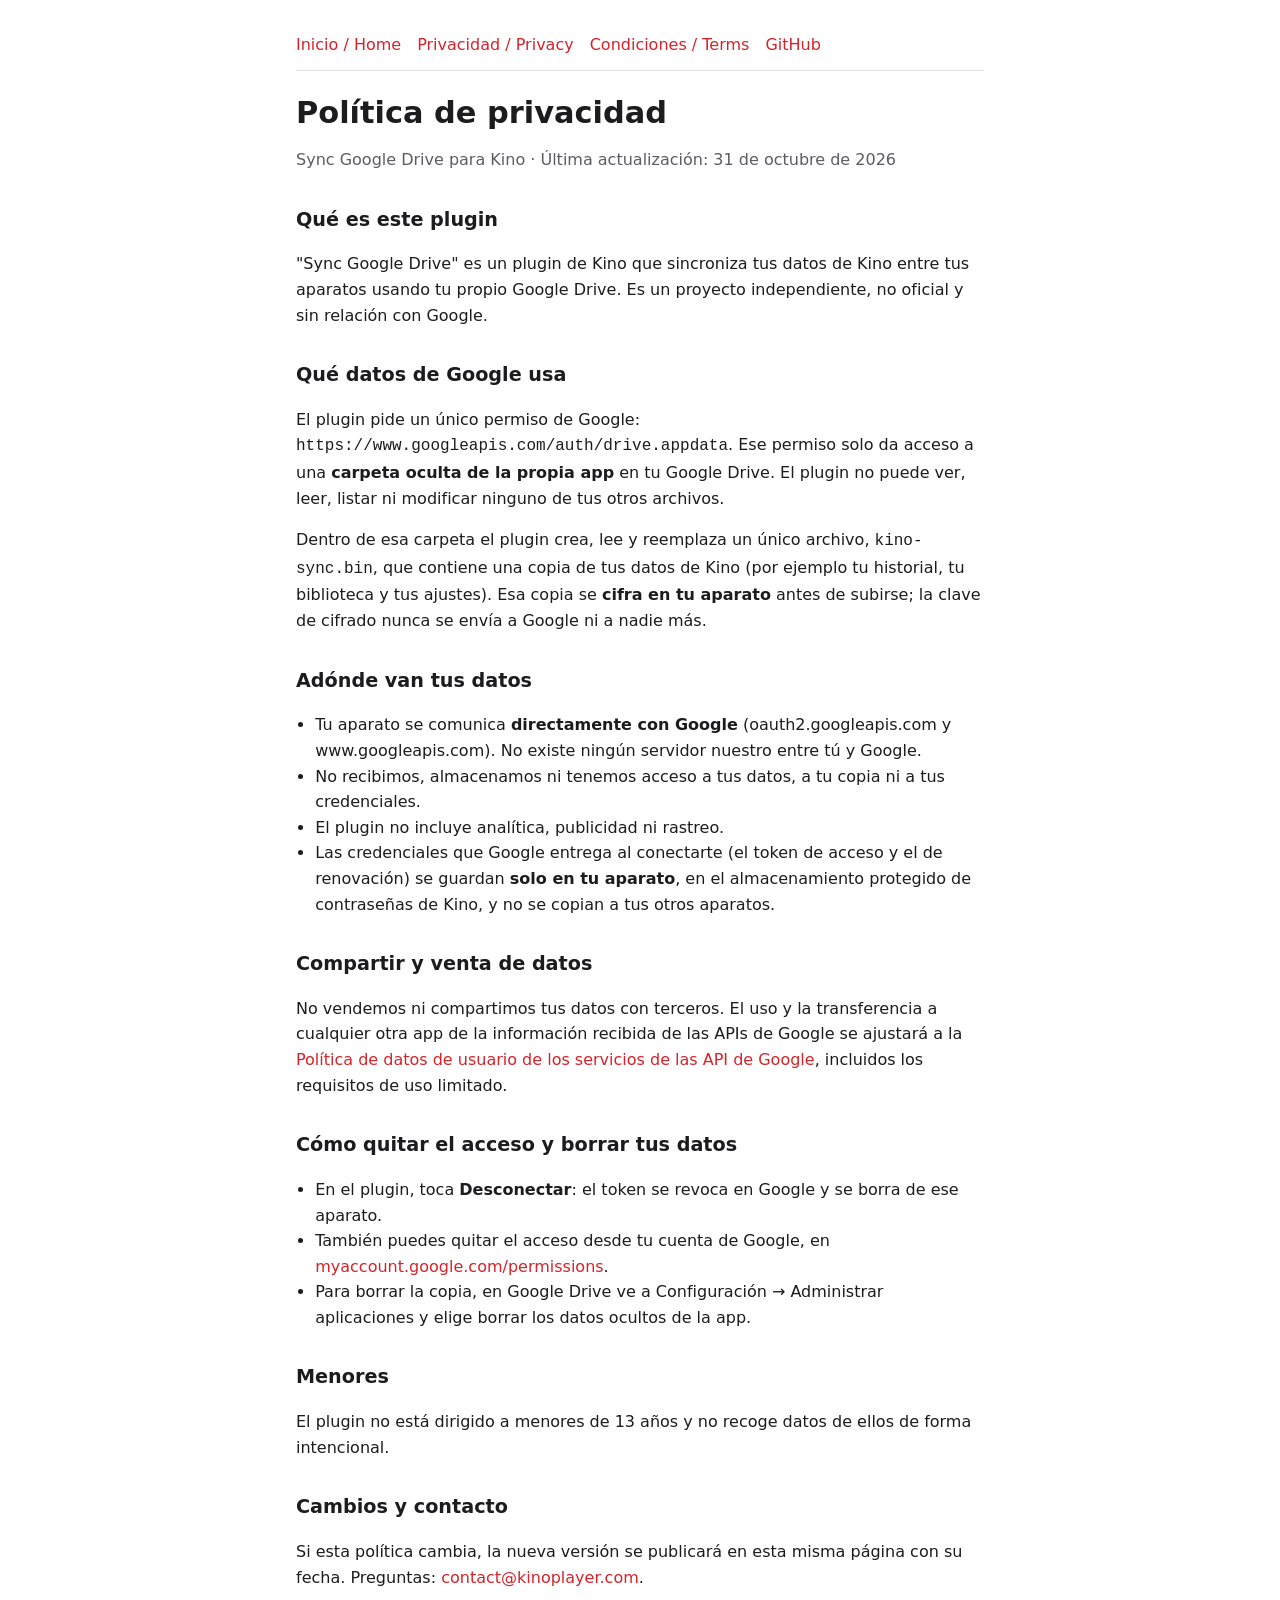
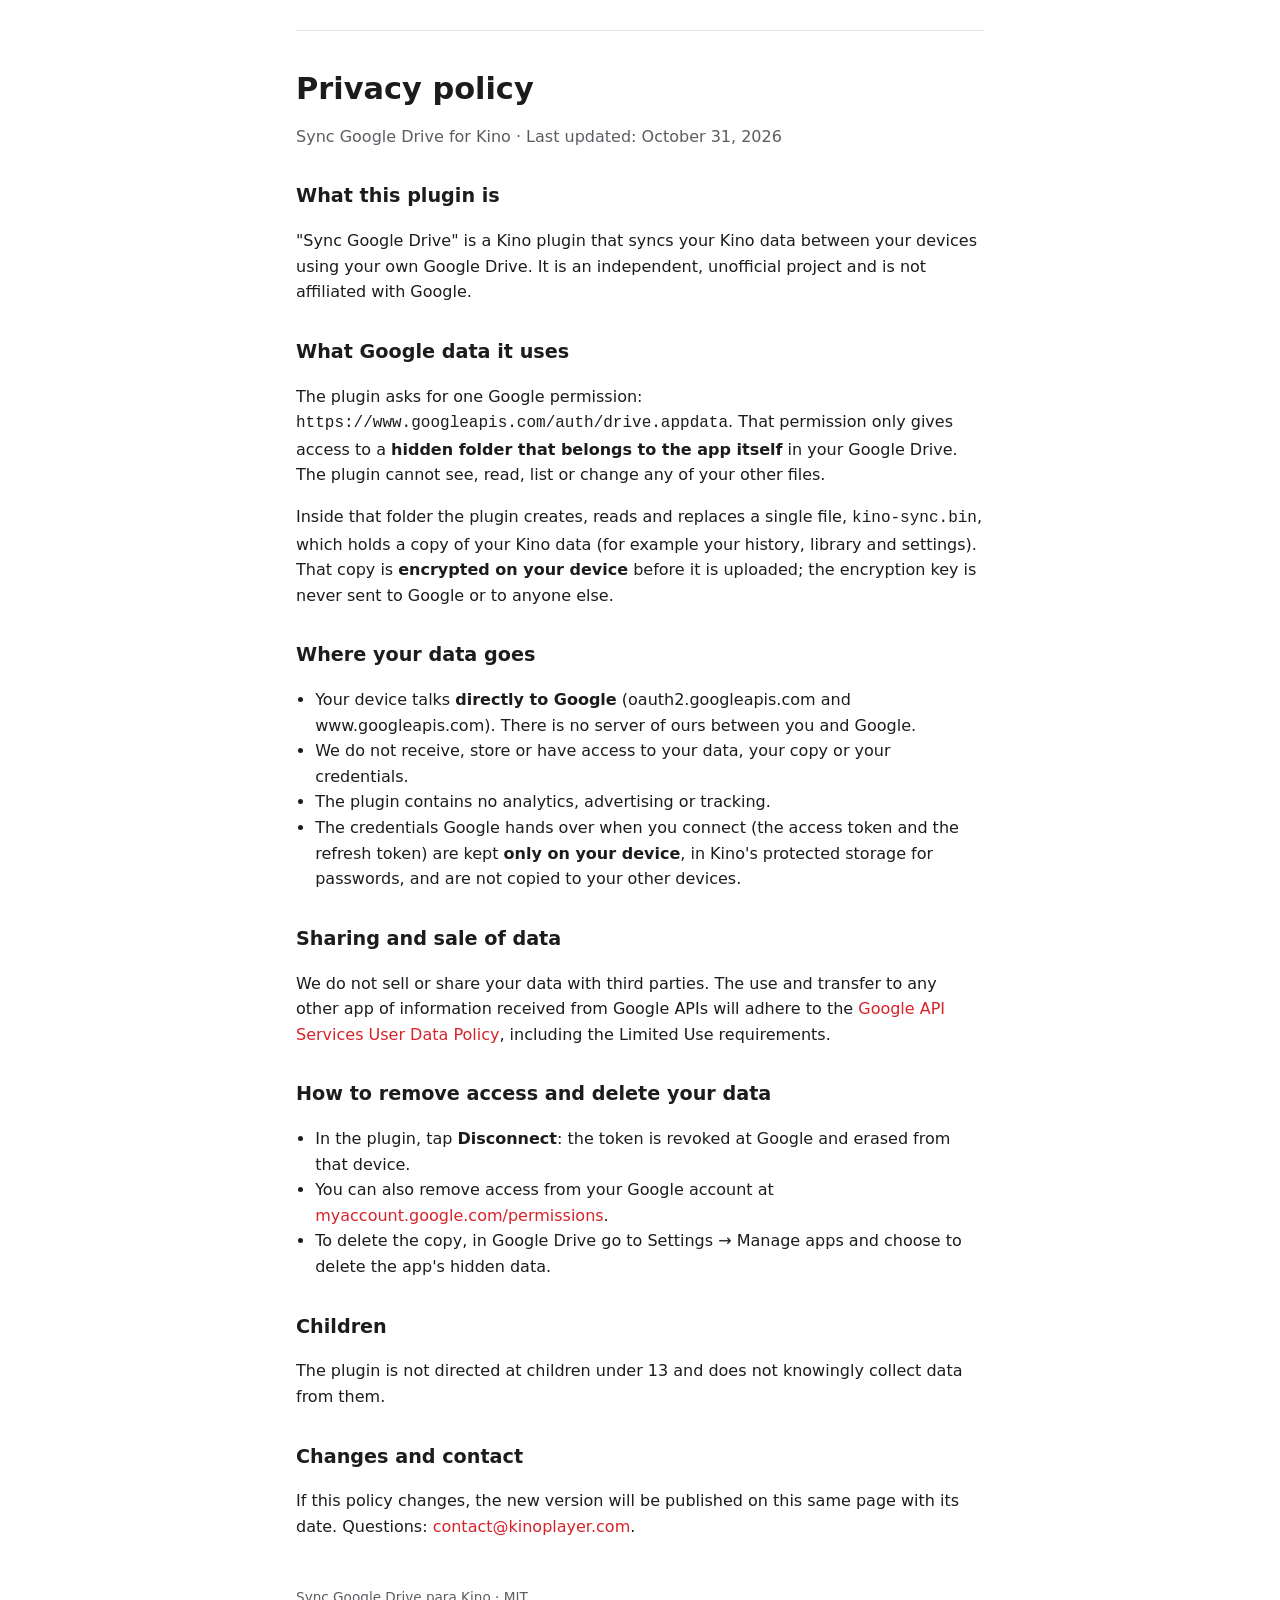
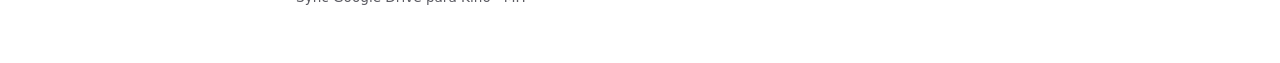
==== docs/privacy.html @ 82943499 "Sync Google Drive for Kino: experimental sync provider through the person's own Drive (device flow, " ====
<!doctype html>
<html lang="es">
<head>
  <meta charset="utf-8">
  <meta name="viewport" content="width=device-width, initial-scale=1">
  <title>Política de privacidad / Privacy policy · Sync Google Drive para Kino</title>
  <link rel="stylesheet" href="style.css">
</head>
<body>
<main>
  <nav>
    <a href="index.html">Inicio / Home</a>
    <a href="privacy.html">Privacidad / Privacy</a>
    <a href="terms.html">Condiciones / Terms</a>
    <a href="https://github.com/kinotvapp/kino-plugin-sync-gdrive">GitHub</a>
  </nav>

  <section lang="es">
    <h1>Política de privacidad</h1>
    <p class="muted">Sync Google Drive para Kino · Última actualización: 31 de octubre de 2026</p>

    <h2>Qué es este plugin</h2>
    <p>"Sync Google Drive" es un plugin de Kino que sincroniza tus datos de Kino entre tus aparatos usando tu propio Google Drive. Es un proyecto independiente, no oficial y sin relación con Google.</p>

    <h2>Qué datos de Google usa</h2>
    <p>El plugin pide un único permiso de Google: <code>https://www.googleapis.com/auth/drive.appdata</code>. Ese permiso solo da acceso a una <strong>carpeta oculta de la propia app</strong> en tu Google Drive. El plugin no puede ver, leer, listar ni modificar ninguno de tus otros archivos.</p>
    <p>Dentro de esa carpeta el plugin crea, lee y reemplaza un único archivo, <code>kino-sync.bin</code>, que contiene una copia de tus datos de Kino (por ejemplo tu historial, tu biblioteca y tus ajustes). Esa copia se <strong>cifra en tu aparato</strong> antes de subirse; la clave de cifrado nunca se envía a Google ni a nadie más.</p>

    <h2>Adónde van tus datos</h2>
    <ul>
      <li>Tu aparato se comunica <strong>directamente con Google</strong> (oauth2.googleapis.com y www.googleapis.com). No existe ningún servidor nuestro entre tú y Google.</li>
      <li>No recibimos, almacenamos ni tenemos acceso a tus datos, a tu copia ni a tus credenciales.</li>
      <li>El plugin no incluye analítica, publicidad ni rastreo.</li>
      <li>Las credenciales que Google entrega al conectarte (el token de acceso y el de renovación) se guardan <strong>solo en tu aparato</strong>, en el almacenamiento protegido de contraseñas de Kino, y no se copian a tus otros aparatos.</li>
    </ul>

    <h2>Compartir y venta de datos</h2>
    <p>No vendemos ni compartimos tus datos con terceros. El uso y la transferencia a cualquier otra app de la información recibida de las APIs de Google se ajustará a la <a href="https://developers.google.com/terms/api-services-user-data-policy">Política de datos de usuario de los servicios de las API de Google</a>, incluidos los requisitos de uso limitado.</p>

    <h2>Cómo quitar el acceso y borrar tus datos</h2>
    <ul>
      <li>En el plugin, toca <strong>Desconectar</strong>: el token se revoca en Google y se borra de ese aparato.</li>
      <li>También puedes quitar el acceso desde tu cuenta de Google, en <a href="https://myaccount.google.com/permissions">myaccount.google.com/permissions</a>.</li>
      <li>Para borrar la copia, en Google Drive ve a Configuración → Administrar aplicaciones y elige borrar los datos ocultos de la app.</li>
    </ul>

    <h2>Menores</h2>
    <p>El plugin no está dirigido a menores de 13 años y no recoge datos de ellos de forma intencional.</p>

    <h2>Cambios y contacto</h2>
    <p>Si esta política cambia, la nueva versión se publicará en esta misma página con su fecha. Preguntas: <a href="mailto:contact@kinoplayer.com">contact@kinoplayer.com</a>.</p>
  </section>

  <hr>

  <section lang="en">
    <h1>Privacy policy</h1>
    <p class="muted">Sync Google Drive for Kino · Last updated: October 31, 2026</p>

    <h2>What this plugin is</h2>
    <p>"Sync Google Drive" is a Kino plugin that syncs your Kino data between your devices using your own Google Drive. It is an independent, unofficial project and is not affiliated with Google.</p>

    <h2>What Google data it uses</h2>
    <p>The plugin asks for one Google permission: <code>https://www.googleapis.com/auth/drive.appdata</code>. That permission only gives access to a <strong>hidden folder that belongs to the app itself</strong> in your Google Drive. The plugin cannot see, read, list or change any of your other files.</p>
    <p>Inside that folder the plugin creates, reads and replaces a single file, <code>kino-sync.bin</code>, which holds a copy of your Kino data (for example your history, library and settings). That copy is <strong>encrypted on your device</strong> before it is uploaded; the encryption key is never sent to Google or to anyone else.</p>

    <h2>Where your data goes</h2>
    <ul>
      <li>Your device talks <strong>directly to Google</strong> (oauth2.googleapis.com and www.googleapis.com). There is no server of ours between you and Google.</li>
      <li>We do not receive, store or have access to your data, your copy or your credentials.</li>
      <li>The plugin contains no analytics, advertising or tracking.</li>
      <li>The credentials Google hands over when you connect (the access token and the refresh token) are kept <strong>only on your device</strong>, in Kino's protected storage for passwords, and are not copied to your other devices.</li>
    </ul>

    <h2>Sharing and sale of data</h2>
    <p>We do not sell or share your data with third parties. The use and transfer to any other app of information received from Google APIs will adhere to the <a href="https://developers.google.com/terms/api-services-user-data-policy">Google API Services User Data Policy</a>, including the Limited Use requirements.</p>

    <h2>How to remove access and delete your data</h2>
    <ul>
      <li>In the plugin, tap <strong>Disconnect</strong>: the token is revoked at Google and erased from that device.</li>
      <li>You can also remove access from your Google account at <a href="https://myaccount.google.com/permissions">myaccount.google.com/permissions</a>.</li>
      <li>To delete the copy, in Google Drive go to Settings → Manage apps and choose to delete the app's hidden data.</li>
    </ul>

    <h2>Children</h2>
    <p>The plugin is not directed at children under 13 and does not knowingly collect data from them.</p>

    <h2>Changes and contact</h2>
    <p>If this policy changes, the new version will be published on this same page with its date. Questions: <a href="mailto:contact@kinoplayer.com">contact@kinoplayer.com</a>.</p>
  </section>

  <footer>Sync Google Drive para Kino · MIT</footer>
</main>
</body>
</html>
---- docs/style.css ----
:root {
  --bg: #ffffff;
  --text: #1c1c1e;
  --muted: #5c5c63;
  --accent: #d6232a;
  --card: #f5f5f7;
  --line: #e2e2e6;
}
@media (prefers-color-scheme: dark) {
  :root {
    --bg: #0f0f10;
    --text: #f2f2f4;
    --muted: #a3a3ab;
    --accent: #ff4d55;
    --card: #1a1a1d;
    --line: #2b2b30;
  }
}
* { box-sizing: border-box; }
body {
  margin: 0;
  background: var(--bg);
  color: var(--text);
  font: 16px/1.6 system-ui, -apple-system, "Segoe UI", Roboto, sans-serif;
}
main { max-width: 720px; margin: 0 auto; padding: 32px 16px 64px; }
h1 { font-size: 1.9rem; line-height: 1.2; margin: 0 0 8px; }
h2 { font-size: 1.2rem; margin: 32px 0 8px; }
p, li { color: var(--text); }
.muted { color: var(--muted); }
.badge {
  display: inline-block; padding: 2px 10px; border-radius: 999px;
  background: var(--card); border: 1px solid var(--line); color: var(--accent);
  font-size: .8rem; font-weight: 600; margin-bottom: 12px;
}
nav { display: flex; flex-wrap: wrap; gap: 8px 16px; margin: 0 0 24px; padding-bottom: 12px; border-bottom: 1px solid var(--line); }
nav a, main a { color: var(--accent); text-decoration: none; }
nav a:hover, main a:hover { text-decoration: underline; }
.card { background: var(--card); border: 1px solid var(--line); border-radius: 12px; padding: 16px; margin: 16px 0; }
ol, ul { padding-left: 1.2rem; }
hr { border: 0; border-top: 1px solid var(--line); margin: 40px 0; }
footer { margin-top: 48px; color: var(--muted); font-size: .85rem; }
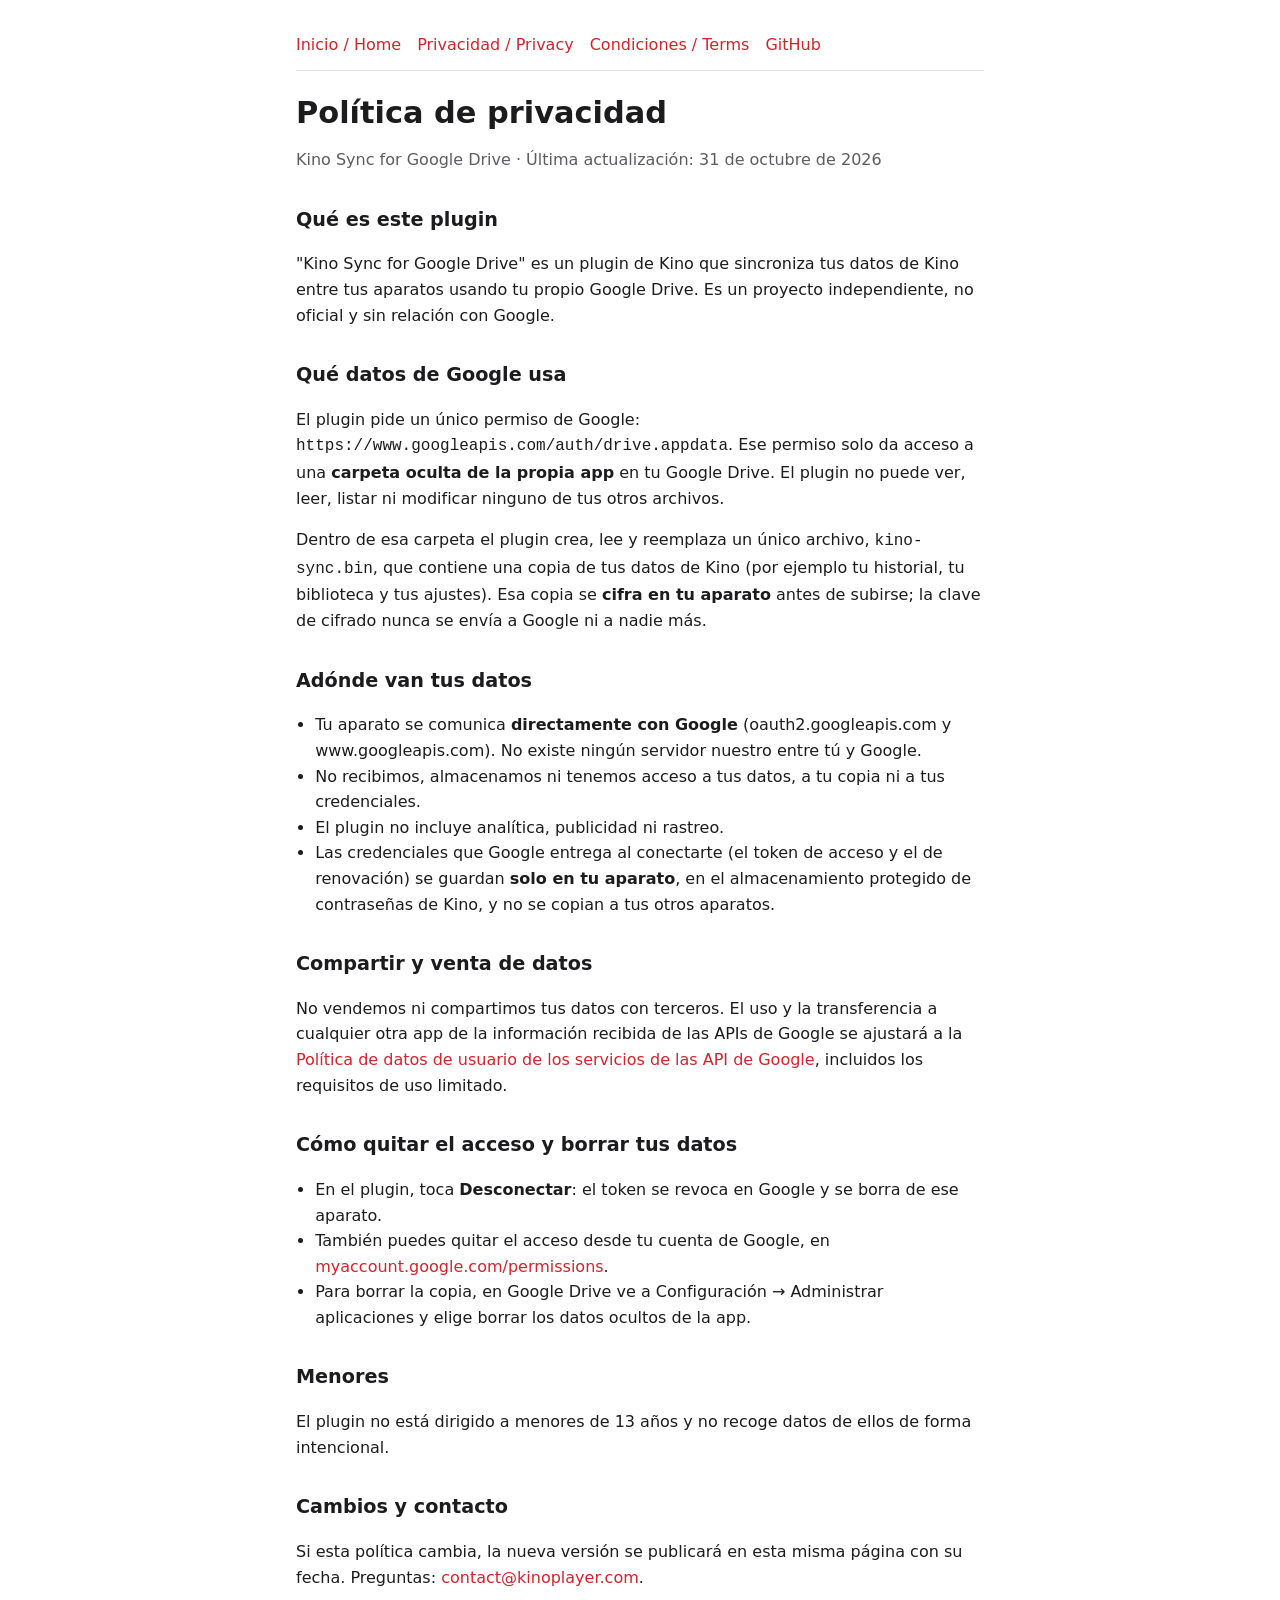
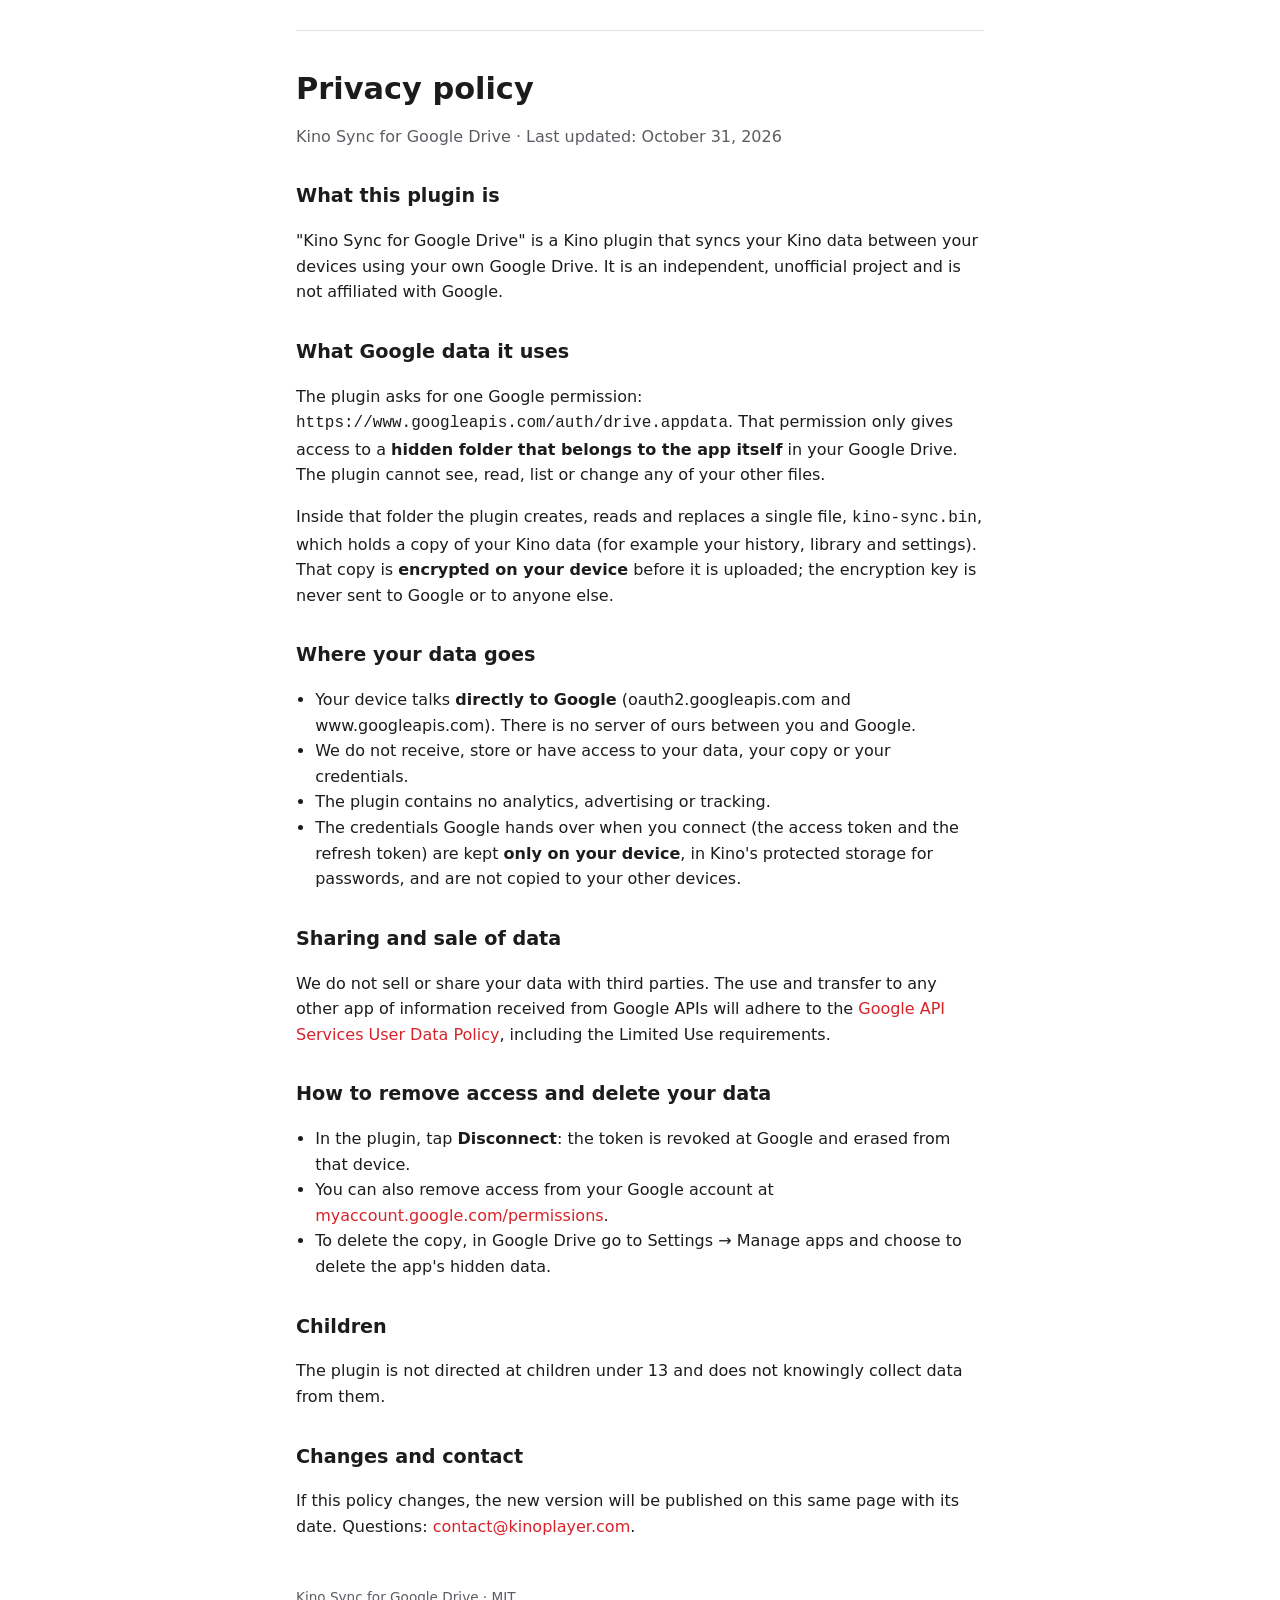
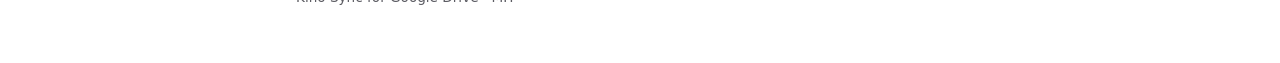
==== commit 0c237f7a: "One product name everywhere: Kino Sync for Google Drive (the consent screen name must match the home" ====
--- a/docs/privacy.html
+++ b/docs/privacy.html
@@ -3,7 +3,7 @@
 <head>
   <meta charset="utf-8">
   <meta name="viewport" content="width=device-width, initial-scale=1">
-  <title>Política de privacidad / Privacy policy · Sync Google Drive para Kino</title>
+  <title>Política de privacidad / Privacy policy · Kino Sync for Google Drive</title>
   <link rel="stylesheet" href="style.css">
 </head>
 <body>
@@ -17,10 +17,10 @@
 
   <section lang="es">
     <h1>Política de privacidad</h1>
-    <p class="muted">Sync Google Drive para Kino · Última actualización: 31 de octubre de 2026</p>
+    <p class="muted">Kino Sync for Google Drive · Última actualización: 31 de octubre de 2026</p>
 
     <h2>Qué es este plugin</h2>
-    <p>"Sync Google Drive" es un plugin de Kino que sincroniza tus datos de Kino entre tus aparatos usando tu propio Google Drive. Es un proyecto independiente, no oficial y sin relación con Google.</p>
+    <p>"Kino Sync for Google Drive" es un plugin de Kino que sincroniza tus datos de Kino entre tus aparatos usando tu propio Google Drive. Es un proyecto independiente, no oficial y sin relación con Google.</p>
 
     <h2>Qué datos de Google usa</h2>
     <p>El plugin pide un único permiso de Google: <code>https://www.googleapis.com/auth/drive.appdata</code>. Ese permiso solo da acceso a una <strong>carpeta oculta de la propia app</strong> en tu Google Drive. El plugin no puede ver, leer, listar ni modificar ninguno de tus otros archivos.</p>
@@ -55,10 +55,10 @@
 
   <section lang="en">
     <h1>Privacy policy</h1>
-    <p class="muted">Sync Google Drive for Kino · Last updated: October 31, 2026</p>
+    <p class="muted">Kino Sync for Google Drive · Last updated: October 31, 2026</p>
 
     <h2>What this plugin is</h2>
-    <p>"Sync Google Drive" is a Kino plugin that syncs your Kino data between your devices using your own Google Drive. It is an independent, unofficial project and is not affiliated with Google.</p>
+    <p>"Kino Sync for Google Drive" is a Kino plugin that syncs your Kino data between your devices using your own Google Drive. It is an independent, unofficial project and is not affiliated with Google.</p>
 
     <h2>What Google data it uses</h2>
     <p>The plugin asks for one Google permission: <code>https://www.googleapis.com/auth/drive.appdata</code>. That permission only gives access to a <strong>hidden folder that belongs to the app itself</strong> in your Google Drive. The plugin cannot see, read, list or change any of your other files.</p>
@@ -89,7 +89,7 @@
     <p>If this policy changes, the new version will be published on this same page with its date. Questions: <a href="mailto:contact@kinoplayer.com">contact@kinoplayer.com</a>.</p>
   </section>
 
-  <footer>Sync Google Drive para Kino · MIT</footer>
+  <footer>Kino Sync for Google Drive · MIT</footer>
 </main>
 </body>
 </html>
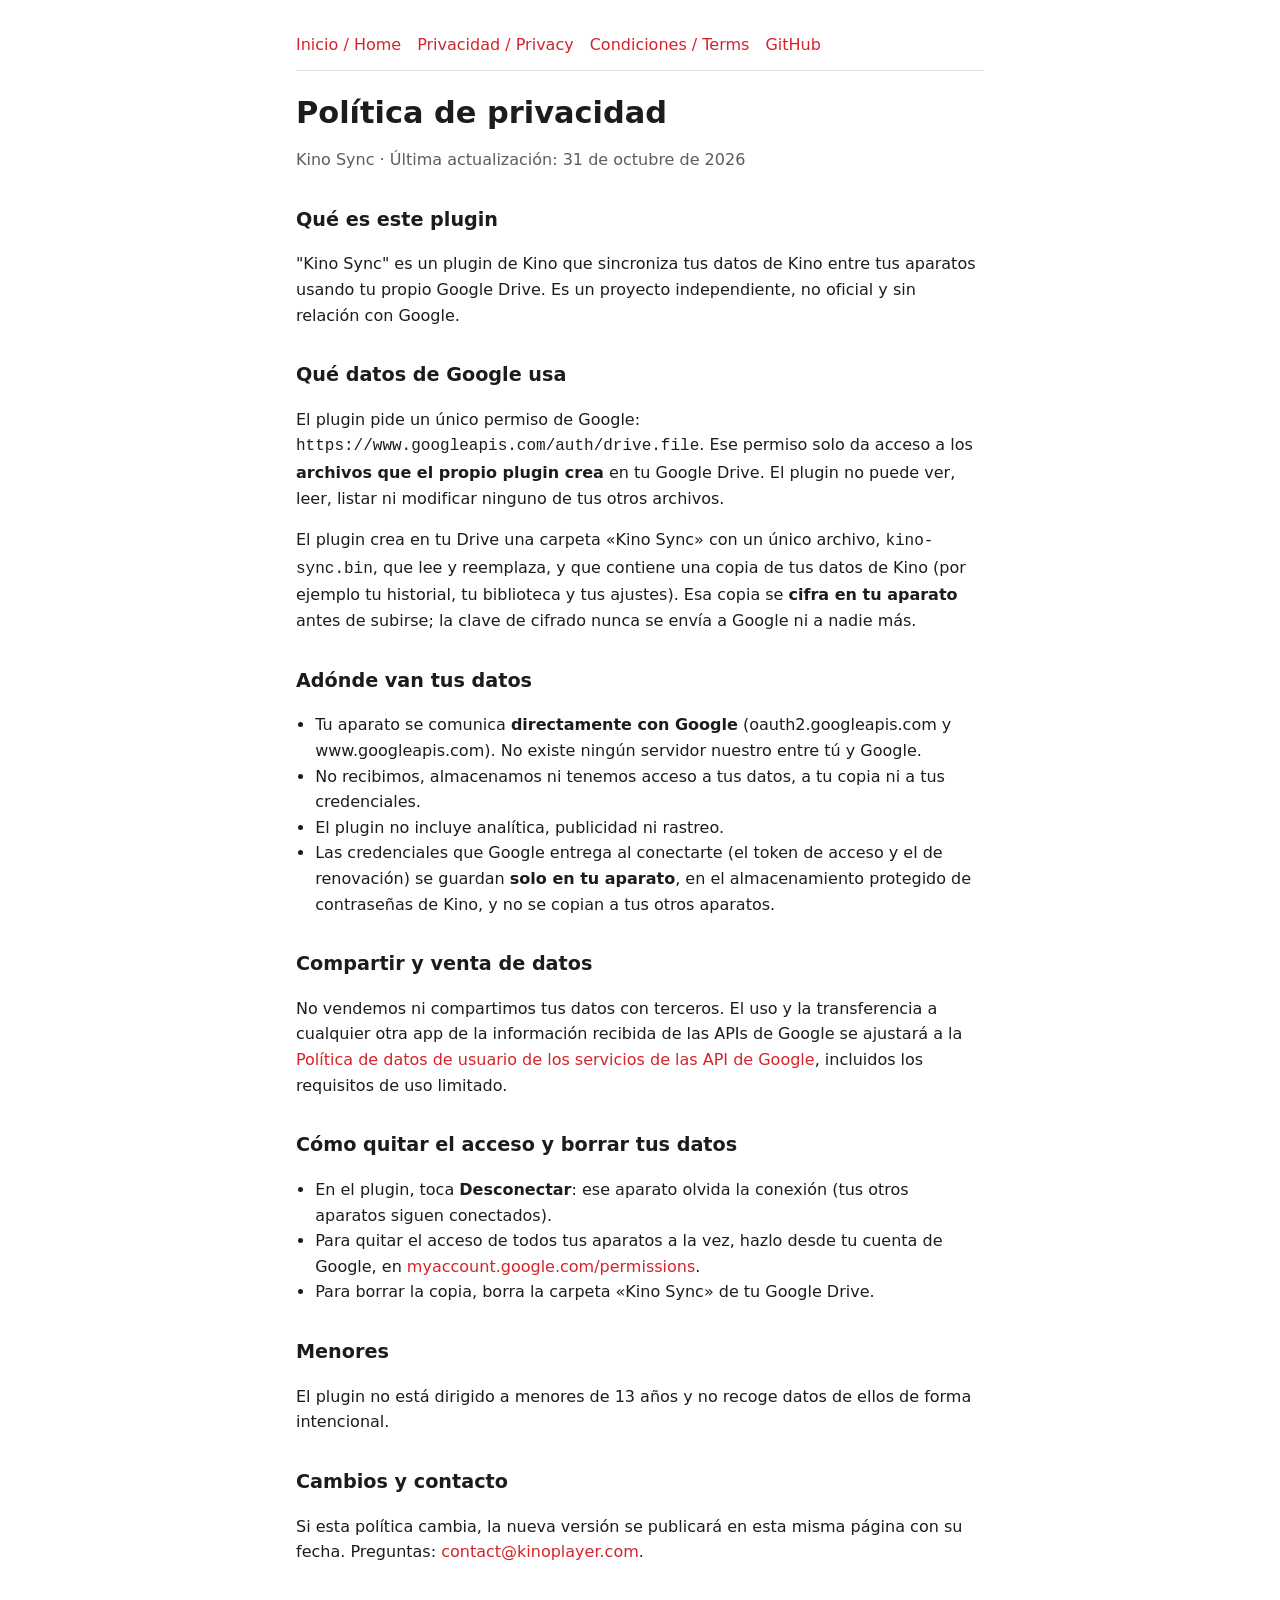
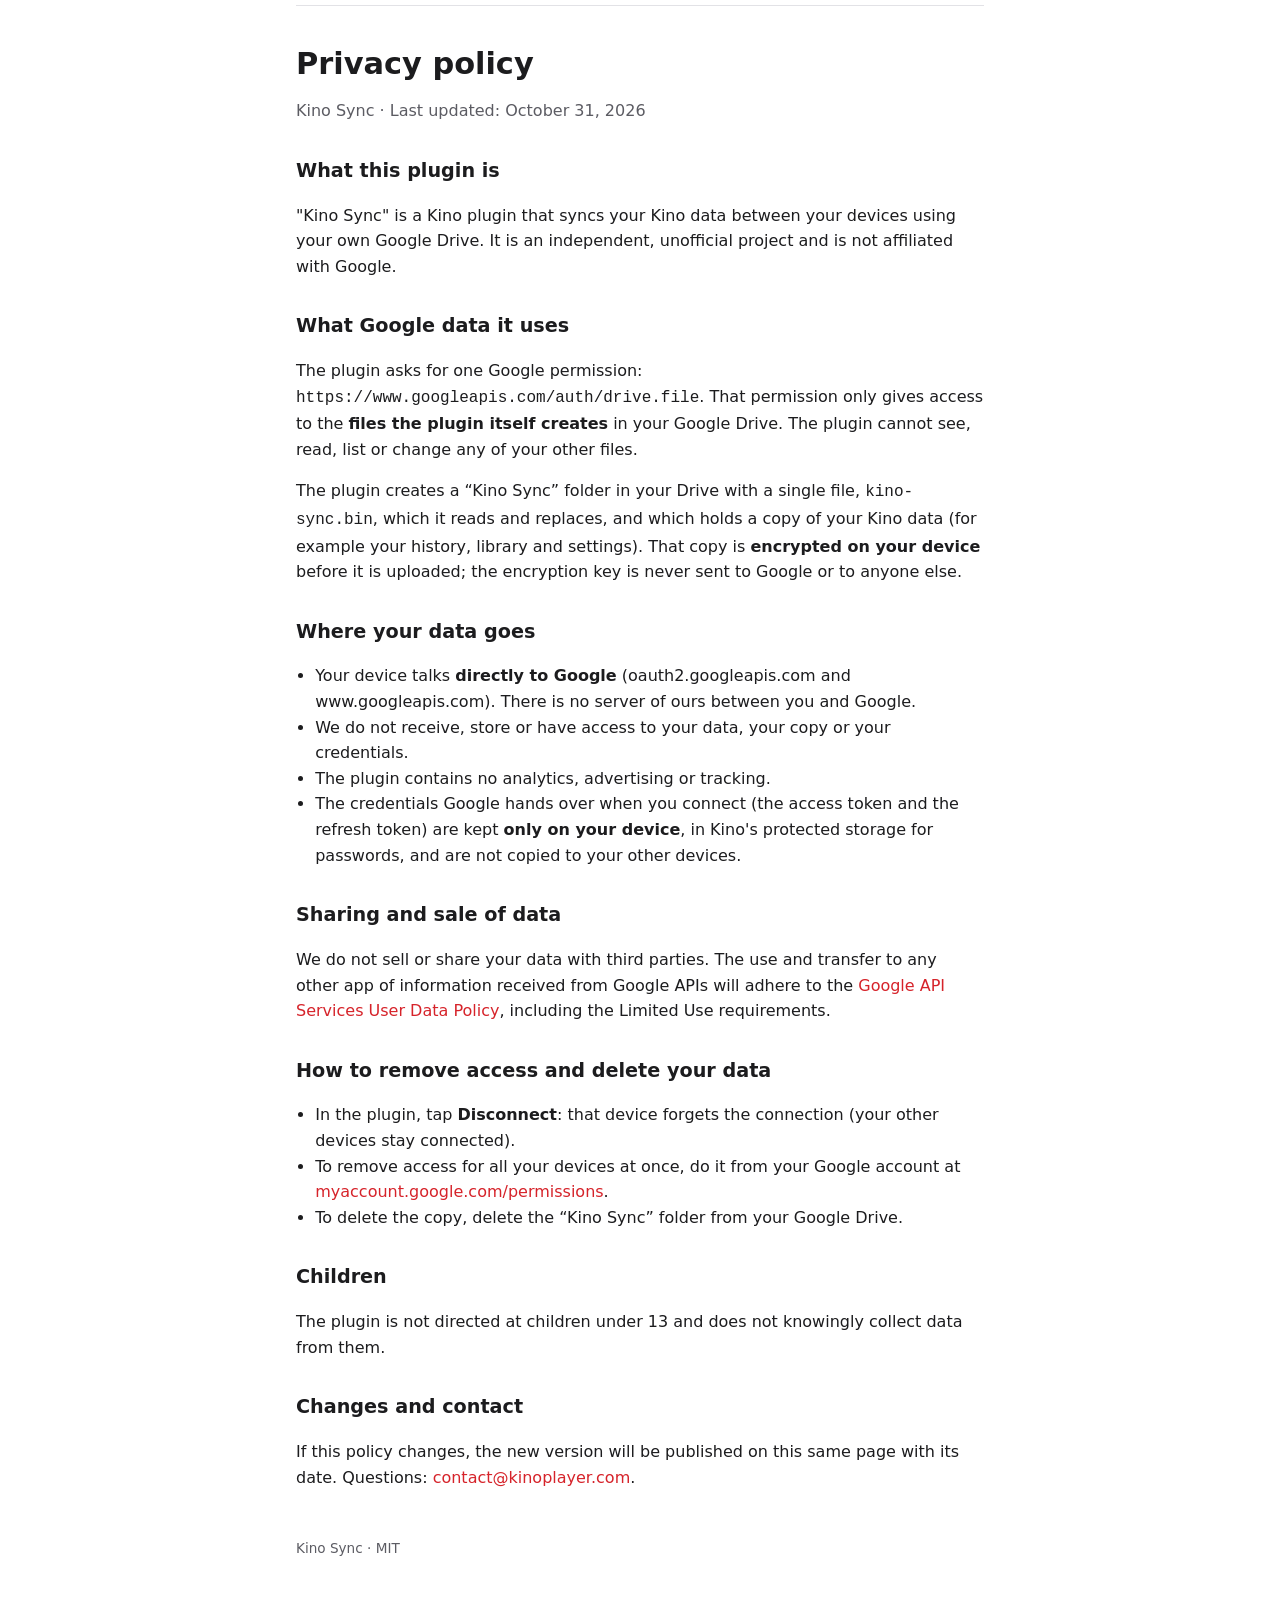
==== commit 358f5c5d: "Kino Sync: new name and logo, drive.file scope (Google refuses drive.appdata in the device flow), Di" ====
--- a/docs/privacy.html
+++ b/docs/privacy.html
@@ -3,7 +3,7 @@
 <head>
   <meta charset="utf-8">
   <meta name="viewport" content="width=device-width, initial-scale=1">
-  <title>Política de privacidad / Privacy policy · Kino Sync for Google Drive</title>
+  <title>Política de privacidad / Privacy policy · Kino Sync</title>
   <link rel="stylesheet" href="style.css">
 </head>
 <body>
@@ -17,14 +17,14 @@
 
   <section lang="es">
     <h1>Política de privacidad</h1>
-    <p class="muted">Kino Sync for Google Drive · Última actualización: 31 de octubre de 2026</p>
+    <p class="muted">Kino Sync · Última actualización: 31 de octubre de 2026</p>
 
     <h2>Qué es este plugin</h2>
-    <p>"Kino Sync for Google Drive" es un plugin de Kino que sincroniza tus datos de Kino entre tus aparatos usando tu propio Google Drive. Es un proyecto independiente, no oficial y sin relación con Google.</p>
+    <p>"Kino Sync" es un plugin de Kino que sincroniza tus datos de Kino entre tus aparatos usando tu propio Google Drive. Es un proyecto independiente, no oficial y sin relación con Google.</p>
 
     <h2>Qué datos de Google usa</h2>
-    <p>El plugin pide un único permiso de Google: <code>https://www.googleapis.com/auth/drive.appdata</code>. Ese permiso solo da acceso a una <strong>carpeta oculta de la propia app</strong> en tu Google Drive. El plugin no puede ver, leer, listar ni modificar ninguno de tus otros archivos.</p>
-    <p>Dentro de esa carpeta el plugin crea, lee y reemplaza un único archivo, <code>kino-sync.bin</code>, que contiene una copia de tus datos de Kino (por ejemplo tu historial, tu biblioteca y tus ajustes). Esa copia se <strong>cifra en tu aparato</strong> antes de subirse; la clave de cifrado nunca se envía a Google ni a nadie más.</p>
+    <p>El plugin pide un único permiso de Google: <code>https://www.googleapis.com/auth/drive.file</code>. Ese permiso solo da acceso a los <strong>archivos que el propio plugin crea</strong> en tu Google Drive. El plugin no puede ver, leer, listar ni modificar ninguno de tus otros archivos.</p>
+    <p>El plugin crea en tu Drive una carpeta «Kino Sync» con un único archivo, <code>kino-sync.bin</code>, que lee y reemplaza, y que contiene una copia de tus datos de Kino (por ejemplo tu historial, tu biblioteca y tus ajustes). Esa copia se <strong>cifra en tu aparato</strong> antes de subirse; la clave de cifrado nunca se envía a Google ni a nadie más.</p>
 
     <h2>Adónde van tus datos</h2>
     <ul>
@@ -39,9 +39,9 @@
 
     <h2>Cómo quitar el acceso y borrar tus datos</h2>
     <ul>
-      <li>En el plugin, toca <strong>Desconectar</strong>: el token se revoca en Google y se borra de ese aparato.</li>
-      <li>También puedes quitar el acceso desde tu cuenta de Google, en <a href="https://myaccount.google.com/permissions">myaccount.google.com/permissions</a>.</li>
-      <li>Para borrar la copia, en Google Drive ve a Configuración → Administrar aplicaciones y elige borrar los datos ocultos de la app.</li>
+      <li>En el plugin, toca <strong>Desconectar</strong>: ese aparato olvida la conexión (tus otros aparatos siguen conectados).</li>
+      <li>Para quitar el acceso de todos tus aparatos a la vez, hazlo desde tu cuenta de Google, en <a href="https://myaccount.google.com/permissions">myaccount.google.com/permissions</a>.</li>
+      <li>Para borrar la copia, borra la carpeta «Kino Sync» de tu Google Drive.</li>
     </ul>
 
     <h2>Menores</h2>
@@ -55,14 +55,14 @@
 
   <section lang="en">
     <h1>Privacy policy</h1>
-    <p class="muted">Kino Sync for Google Drive · Last updated: October 31, 2026</p>
+    <p class="muted">Kino Sync · Last updated: October 31, 2026</p>
 
     <h2>What this plugin is</h2>
-    <p>"Kino Sync for Google Drive" is a Kino plugin that syncs your Kino data between your devices using your own Google Drive. It is an independent, unofficial project and is not affiliated with Google.</p>
+    <p>"Kino Sync" is a Kino plugin that syncs your Kino data between your devices using your own Google Drive. It is an independent, unofficial project and is not affiliated with Google.</p>
 
     <h2>What Google data it uses</h2>
-    <p>The plugin asks for one Google permission: <code>https://www.googleapis.com/auth/drive.appdata</code>. That permission only gives access to a <strong>hidden folder that belongs to the app itself</strong> in your Google Drive. The plugin cannot see, read, list or change any of your other files.</p>
-    <p>Inside that folder the plugin creates, reads and replaces a single file, <code>kino-sync.bin</code>, which holds a copy of your Kino data (for example your history, library and settings). That copy is <strong>encrypted on your device</strong> before it is uploaded; the encryption key is never sent to Google or to anyone else.</p>
+    <p>The plugin asks for one Google permission: <code>https://www.googleapis.com/auth/drive.file</code>. That permission only gives access to the <strong>files the plugin itself creates</strong> in your Google Drive. The plugin cannot see, read, list or change any of your other files.</p>
+    <p>The plugin creates a “Kino Sync” folder in your Drive with a single file, <code>kino-sync.bin</code>, which it reads and replaces, and which holds a copy of your Kino data (for example your history, library and settings). That copy is <strong>encrypted on your device</strong> before it is uploaded; the encryption key is never sent to Google or to anyone else.</p>
 
     <h2>Where your data goes</h2>
     <ul>
@@ -77,9 +77,9 @@
 
     <h2>How to remove access and delete your data</h2>
     <ul>
-      <li>In the plugin, tap <strong>Disconnect</strong>: the token is revoked at Google and erased from that device.</li>
-      <li>You can also remove access from your Google account at <a href="https://myaccount.google.com/permissions">myaccount.google.com/permissions</a>.</li>
-      <li>To delete the copy, in Google Drive go to Settings → Manage apps and choose to delete the app's hidden data.</li>
+      <li>In the plugin, tap <strong>Disconnect</strong>: that device forgets the connection (your other devices stay connected).</li>
+      <li>To remove access for all your devices at once, do it from your Google account at <a href="https://myaccount.google.com/permissions">myaccount.google.com/permissions</a>.</li>
+      <li>To delete the copy, delete the “Kino Sync” folder from your Google Drive.</li>
     </ul>
 
     <h2>Children</h2>
@@ -89,7 +89,7 @@
     <p>If this policy changes, the new version will be published on this same page with its date. Questions: <a href="mailto:contact@kinoplayer.com">contact@kinoplayer.com</a>.</p>
   </section>
 
-  <footer>Kino Sync for Google Drive · MIT</footer>
+  <footer>Kino Sync · MIT</footer>
 </main>
 </body>
 </html>
